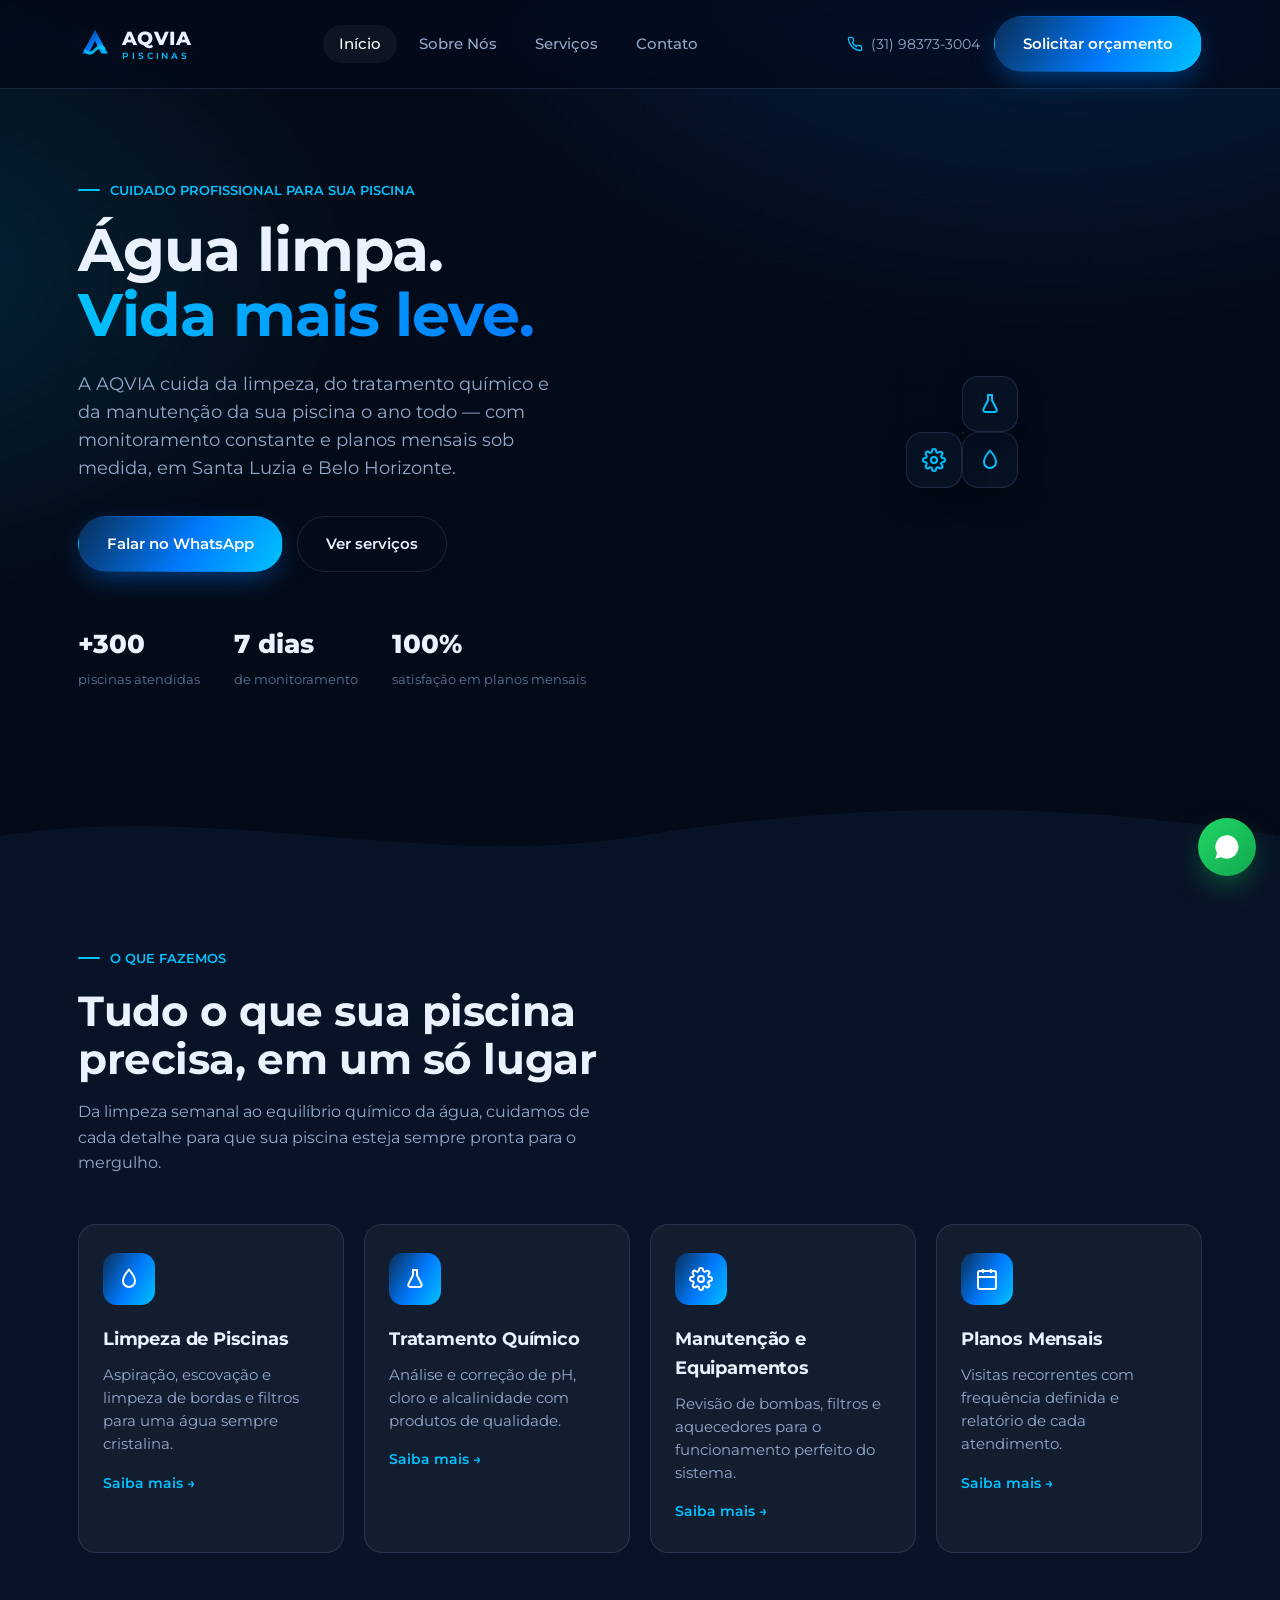
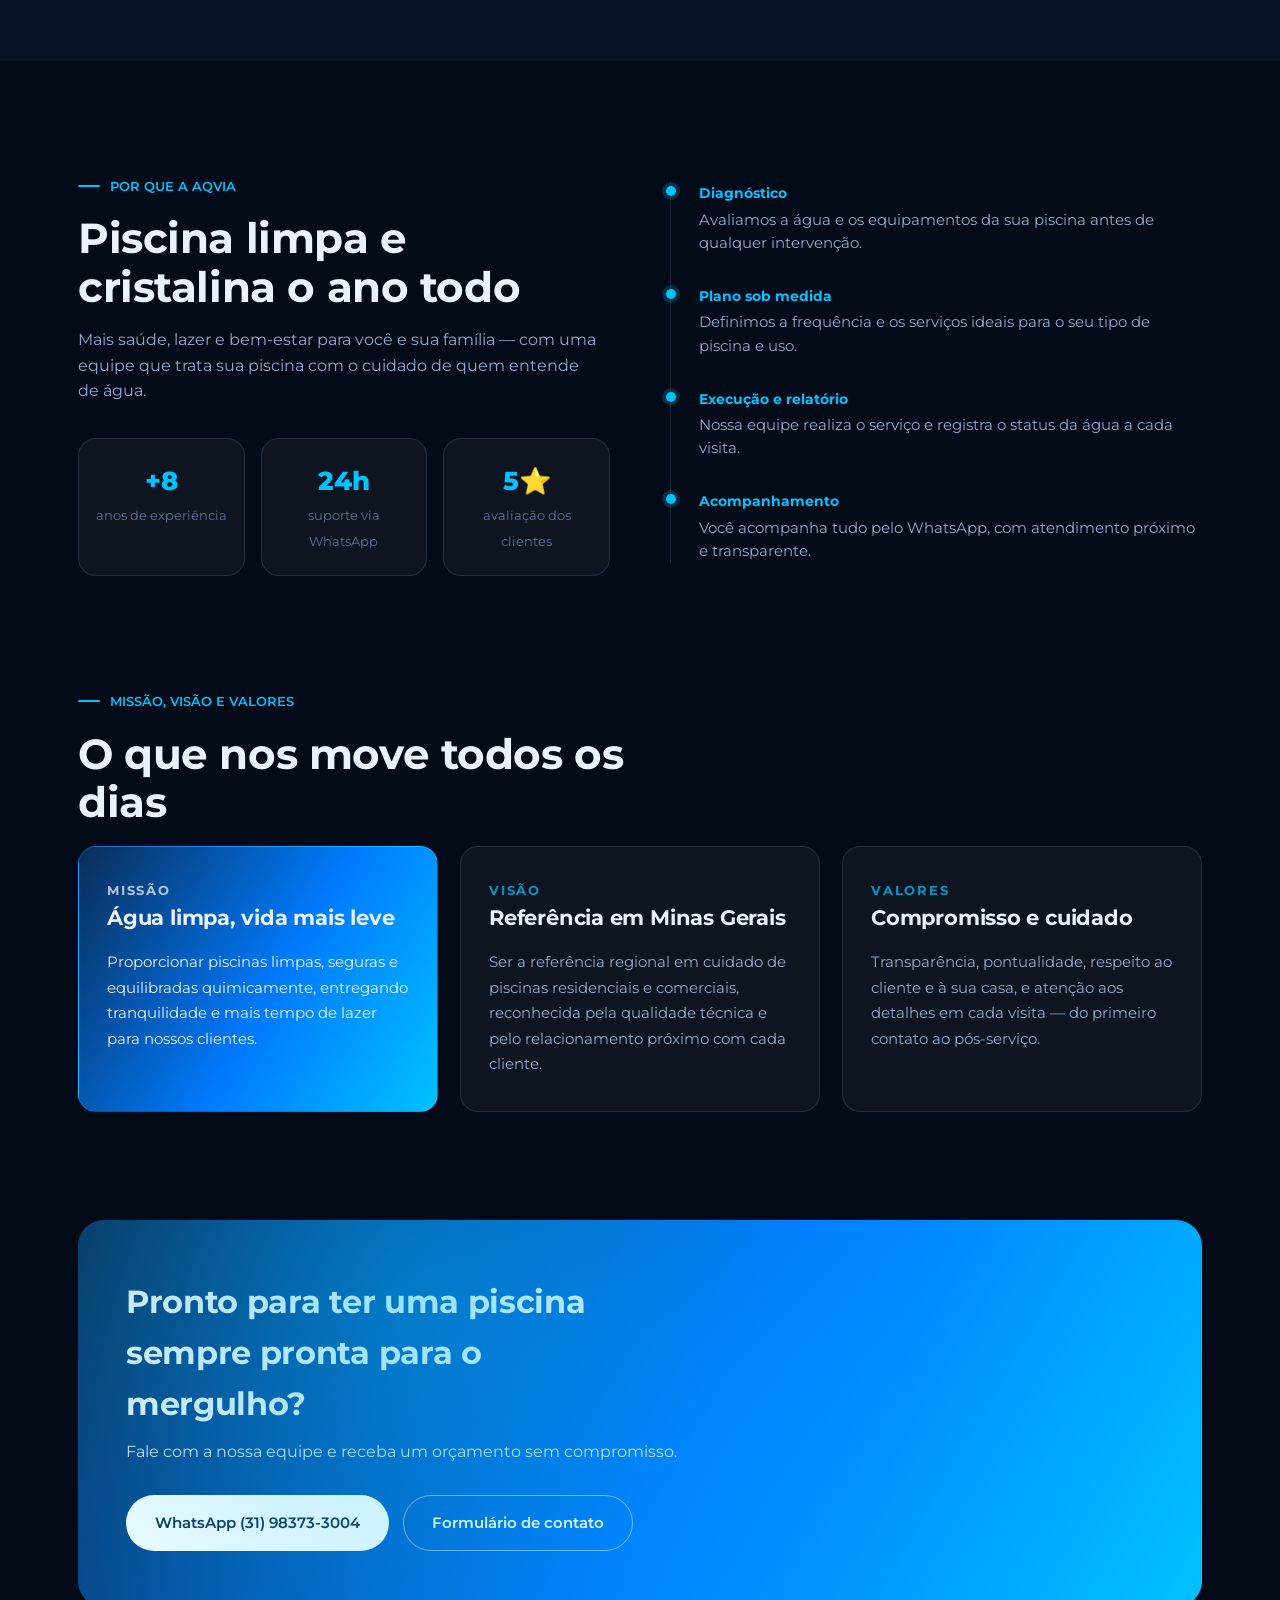
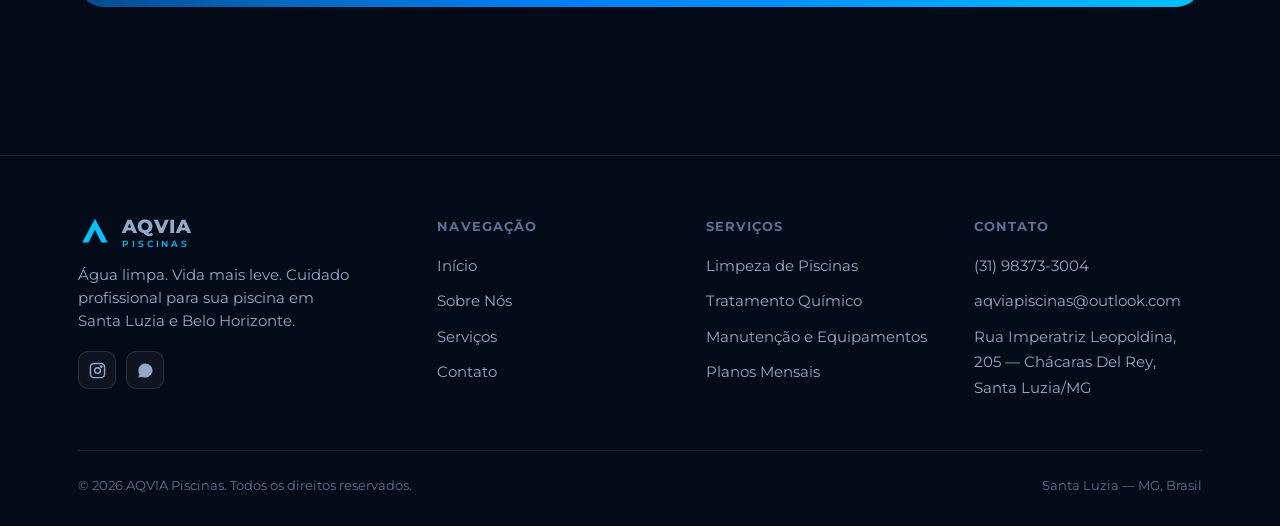
==== index.html @ 2787fd6a "Reorganiza arquivos na raiz do repositório" ====
<!DOCTYPE html>
<html lang="pt-BR">
<head>
<meta charset="UTF-8">
<meta name="viewport" content="width=device-width, initial-scale=1.0">
<title>AQVIA Piscinas | Limpeza e Manutenção de Piscinas em Santa Luzia e BH</title>
<meta name="description" content="AQVIA Piscinas: limpeza, tratamento químico, manutenção de equipamentos e planos mensais para piscinas em Santa Luzia e Belo Horizonte. Água limpa, vida mais leve. Fale agora no (31) 98373-3004.">
<meta name="keywords" content="limpeza de piscinas, manutenção de piscinas, tratamento químico de piscina, piscineiro, planos mensais piscina, AQVIA Piscinas, Santa Luzia, Belo Horizonte">
<meta name="author" content="AQVIA Piscinas">
<meta name="robots" content="index, follow">
<link rel="canonical" href="https://www.aqviapiscinas.com.br/">

<!-- Open Graph -->
<meta property="og:type" content="website">
<meta property="og:site_name" content="AQVIA Piscinas">
<meta property="og:title" content="AQVIA Piscinas | Água limpa. Vida mais leve.">
<meta property="og:description" content="Cuidado profissional para sua piscina: limpeza, tratamento químico, manutenção de equipamentos e planos mensais em Santa Luzia e Belo Horizonte.">
<meta property="og:url" content="https://www.aqviapiscinas.com.br/">
<meta property="og:locale" content="pt_BR">
<meta property="og:image" content="https://www.aqviapiscinas.com.br/images/aqvia-og.jpg">

<!-- Twitter -->
<meta name="twitter:card" content="summary_large_image">
<meta name="twitter:title" content="AQVIA Piscinas | Água limpa. Vida mais leve.">
<meta name="twitter:description" content="Limpeza, tratamento químico, manutenção e planos mensais para sua piscina em Santa Luzia e BH.">
<meta name="twitter:image" content="https://www.aqviapiscinas.com.br/images/aqvia-og.jpg">

<!-- Geo -->
<meta name="geo.region" content="BR-MG">
<meta name="geo.placename" content="Santa Luzia">

<link rel="icon" href="data:image/svg+xml,%3Csvg xmlns='http://www.w3.org/2000/svg' viewBox='0 0 64 64'%3E%3Cdefs%3E%3ClinearGradient id='g' x1='0' y1='0' x2='1' y2='1'%3E%3Cstop offset='0' stop-color='%230A2E57'/%3E%3Cstop offset='1' stop-color='%2300C2FF'/%3E%3C/linearGradient%3E%3C/defs%3E%3Cpath d='M32 6 L54 50 L42 50 L32 28 L22 50 L10 50 Z' fill='url(%23g)'/%3E%3C/svg%3E">

<link rel="preconnect" href="https://fonts.googleapis.com">
<link rel="preconnect" href="https://fonts.gstatic.com" crossorigin>
<link href="https://fonts.googleapis.com/css2?family=Montserrat:wght@400;500;600;700;800&display=swap" rel="stylesheet">
<link rel="stylesheet" href="css/style.css">

<script type="application/ld+json">
{
  "@context": "https://schema.org",
  "@type": "PoolContractor",
  "name": "AQVIA Piscinas",
  "image": "https://www.aqviapiscinas.com.br/images/aqvia-og.jpg",
  "@id": "https://www.aqviapiscinas.com.br/",
  "url": "https://www.aqviapiscinas.com.br/",
  "telephone": "+5531983733004",
  "email": "aqviapiscinas@outlook.com",
  "priceRange": "$$",
  "address": {
    "@type": "PostalAddress",
    "streetAddress": "Rua Imperatriz Leopoldina, 205, Chácaras Del Rey",
    "addressLocality": "Santa Luzia",
    "addressRegion": "MG",
    "addressCountry": "BR"
  },
  "areaServed": ["Santa Luzia", "Belo Horizonte", "Região Metropolitana de BH"],
  "sameAs": ["https://www.instagram.com/aqvia.piscinas"]
}
</script>
</head>
<body>
<div class="grid-field" aria-hidden="true"></div>

<nav class="nav">
  <div class="nav-inner">
    <a class="logo" href="index.html" aria-label="AQVIA Piscinas — início">
      <svg class="logo-mark" viewBox="0 0 64 64" xmlns="http://www.w3.org/2000/svg" aria-hidden="true">
        <defs><linearGradient id="lg1" x1="0" y1="0" x2="1" y2="1">
          <stop offset="0" stop-color="#0A2E57"/><stop offset="0.55" stop-color="#007BFF"/><stop offset="1" stop-color="#00C2FF"/>
        </linearGradient></defs>
        <path d="M32 5 L56 50 H44 L32 26 L20 50 H8 Z" fill="url(#lg1)"/>
        <path d="M12 40c6 8 12 8 20 0s14-8 20 0l-4 7c-6-7-10-7-16 0s-14 7-20 0z" fill="#00C2FF" opacity="0.9"/>
      </svg>
      <span class="logo-text">AQVIA<span>PISCINAS</span></span>
    </a>
    <ul class="nav-links" id="nav-links">
      <li><a href="index.html" aria-current="page">Início</a></li>
      <li><a href="sobre.html">Sobre Nós</a></li>
      <li><a href="servicos.html">Serviços</a></li>
      <li><a href="contato.html">Contato</a></li>
    </ul>
    <div class="nav-cta">
      <a class="nav-phone" href="tel:+5531983733004">
        <svg viewBox="0 0 24 24" fill="none" stroke="currentColor" stroke-width="2"><path d="M22 16.92v3a2 2 0 0 1-2.18 2 19.79 19.79 0 0 1-8.63-3.07 19.5 19.5 0 0 1-6-6 19.79 19.79 0 0 1-3.07-8.67A2 2 0 0 1 4.11 2h3a2 2 0 0 1 2 1.72c.12.9.34 1.78.66 2.62a2 2 0 0 1-.45 2.11L8.09 9.91a16 16 0 0 0 6 6l1.46-1.46a2 2 0 0 1 2.11-.45c.84.32 1.72.54 2.62.66A2 2 0 0 1 22 16.92z"/></svg>
        (31) 98373-3004
      </a>
      <a class="btn btn-primary" href="contato.html">Solicitar orçamento</a>
      <button class="burger" id="burger" aria-label="Abrir menu" aria-expanded="false"><span></span></button>
    </div>
  </div>
</nav>

<header class="hero">
  <div class="container hero-grid">
    <div class="fade-up">
      <div class="eyebrow">CUIDADO PROFISSIONAL PARA SUA PISCINA</div>
      <h1>Água limpa. <br><em>Vida mais leve.</em></h1>
      <p class="hero-lead">A AQVIA cuida da limpeza, do tratamento químico e da manutenção da sua piscina o ano todo — com monitoramento constante e planos mensais sob medida, em Santa Luzia e Belo Horizonte.</p>
      <div class="hero-actions">
        <a class="btn btn-primary" href="https://wa.me/5531983733004" target="_blank" rel="noopener">Falar no WhatsApp</a>
        <a class="btn btn-ghost" href="servicos.html">Ver serviços</a>
      </div>
      <div class="hero-stats">
        <div class="hero-stat"><b>+300</b><span>piscinas atendidas</span></div>
        <div class="hero-stat"><b>7 dias</b><span>de monitoramento</span></div>
        <div class="hero-stat"><b>100%</b><span>satisfação em planos mensais</span></div>
      </div>
    </div>
    <div class="hero-visual" aria-hidden="true">
      <div class="ring r2"></div>
      <div class="ring r3"></div>
      <div class="orb"></div>
      <div class="hero-icon i1"><svg viewBox="0 0 24 24" fill="none" stroke="currentColor" stroke-width="2"><path d="M12 2.7s6 6.6 6 11.3a6 6 0 0 1-12 0c0-4.7 6-11.3 6-11.3z"/></svg></div>
      <div class="hero-icon i2"><svg viewBox="0 0 24 24" fill="none" stroke="currentColor" stroke-width="2"><path d="M9 3h6M10 3v5.3L5.5 17a2 2 0 0 0 1.8 3h9.4a2 2 0 0 0 1.8-3L14 8.3V3"/></svg></div>
      <div class="hero-icon i3"><svg viewBox="0 0 24 24" fill="none" stroke="currentColor" stroke-width="2"><circle cx="12" cy="12" r="3"/><path d="M19.4 15a1.7 1.7 0 0 0 .34 1.87l.06.06a2 2 0 1 1-2.83 2.83l-.06-.06a1.7 1.7 0 0 0-1.87-.34 1.7 1.7 0 0 0-1 1.55V21a2 2 0 0 1-4 0v-.09A1.7 1.7 0 0 0 9 19.4a1.7 1.7 0 0 0-1.87.34l-.06.06a2 2 0 1 1-2.83-2.83l.06-.06A1.7 1.7 0 0 0 4.6 15a1.7 1.7 0 0 0-1.55-1H3a2 2 0 0 1 0-4h.09A1.7 1.7 0 0 0 4.6 9a1.7 1.7 0 0 0-.34-1.87l-.06-.06a2 2 0 1 1 2.83-2.83l.06.06A1.7 1.7 0 0 0 9 4.6a1.7 1.7 0 0 0 1-1.55V3a2 2 0 0 1 4 0v.09a1.7 1.7 0 0 0 1 1.55 1.7 1.7 0 0 0 1.87-.34l.06-.06a2 2 0 1 1 2.83 2.83l-.06.06A1.7 1.7 0 0 0 19.4 9a1.7 1.7 0 0 0 1.55 1H21a2 2 0 0 1 0 4h-.09a1.7 1.7 0 0 0-1.55 1z"/></svg></div>
    </div>
  </div>
</header>

<div class="wave-divider" aria-hidden="true">
  <svg viewBox="0 0 1440 80" preserveAspectRatio="none"><path d="M0 40 C 240 0, 480 80, 720 40 S 1200 0, 1440 40 V80 H0 Z" fill="#081327"></path></svg>
</div>

<section style="background:#081327; padding-top:70px;">
  <div class="container">
    <div class="eyebrow">O QUE FAZEMOS</div>
    <h2 class="section-title">Tudo o que sua piscina precisa, em um só lugar</h2>
    <p class="section-sub">Da limpeza semanal ao equilíbrio químico da água, cuidamos de cada detalhe para que sua piscina esteja sempre pronta para o mergulho.</p>

    <div class="service-grid">
      <div class="service-card">
        <div class="service-icon"><svg viewBox="0 0 24 24" fill="none" stroke="#fff" stroke-width="2"><path d="M12 2.7s6 6.6 6 11.3a6 6 0 0 1-12 0c0-4.7 6-11.3 6-11.3z"/></svg></div>
        <h3>Limpeza de Piscinas</h3>
        <p>Aspiração, escovação e limpeza de bordas e filtros para uma água sempre cristalina.</p>
        <a class="more" href="servicos.html#limpeza">Saiba mais →</a>
      </div>
      <div class="service-card">
        <div class="service-icon"><svg viewBox="0 0 24 24" fill="none" stroke="#fff" stroke-width="2"><path d="M9 3h6M10 3v5.3L5.5 17a2 2 0 0 0 1.8 3h9.4a2 2 0 0 0 1.8-3L14 8.3V3"/></svg></div>
        <h3>Tratamento Químico</h3>
        <p>Análise e correção de pH, cloro e alcalinidade com produtos de qualidade.</p>
        <a class="more" href="servicos.html#quimico">Saiba mais →</a>
      </div>
      <div class="service-card">
        <div class="service-icon"><svg viewBox="0 0 24 24" fill="none" stroke="#fff" stroke-width="2"><circle cx="12" cy="12" r="3"/><path d="M19.4 15a1.7 1.7 0 0 0 .34 1.87l.06.06a2 2 0 1 1-2.83 2.83l-.06-.06a1.7 1.7 0 0 0-1.87-.34 1.7 1.7 0 0 0-1 1.55V21a2 2 0 0 1-4 0v-.09A1.7 1.7 0 0 0 9 19.4a1.7 1.7 0 0 0-1.87.34l-.06.06a2 2 0 1 1-2.83-2.83l.06-.06A1.7 1.7 0 0 0 4.6 15a1.7 1.7 0 0 0-1.55-1H3a2 2 0 0 1 0-4h.09A1.7 1.7 0 0 0 4.6 9a1.7 1.7 0 0 0-.34-1.87l-.06-.06a2 2 0 1 1 2.83-2.83l.06.06A1.7 1.7 0 0 0 9 4.6a1.7 1.7 0 0 0 1-1.55V3a2 2 0 0 1 4 0v.09a1.7 1.7 0 0 0 1 1.55 1.7 1.7 0 0 0 1.87-.34l.06-.06a2 2 0 1 1 2.83 2.83l-.06.06A1.7 1.7 0 0 0 19.4 9a1.7 1.7 0 0 0 1.55 1H21a2 2 0 0 1 0 4h-.09a1.7 1.7 0 0 0-1.55 1z"/></svg></div>
        <h3>Manutenção e Equipamentos</h3>
        <p>Revisão de bombas, filtros e aquecedores para o funcionamento perfeito do sistema.</p>
        <a class="more" href="servicos.html#manutencao">Saiba mais →</a>
      </div>
      <div class="service-card">
        <div class="service-icon"><svg viewBox="0 0 24 24" fill="none" stroke="#fff" stroke-width="2"><rect x="3" y="4" width="18" height="18" rx="2"/><path d="M16 2v4M8 2v4M3 10h18"/></svg></div>
        <h3>Planos Mensais</h3>
        <p>Visitas recorrentes com frequência definida e relatório de cada atendimento.</p>
        <a class="more" href="servicos.html#planos">Saiba mais →</a>
      </div>
    </div>
  </div>
</section>

<section>
  <div class="container split">
    <div>
      <div class="eyebrow">POR QUE A AQVIA</div>
      <h2 class="section-title">Piscina limpa e cristalina o ano todo</h2>
      <p class="section-sub">Mais saúde, lazer e bem-estar para você e sua família — com uma equipe que trata sua piscina com o cuidado de quem entende de água.</p>
      <div class="stat-strip">
        <div class="panel"><b>+8</b><span>anos de experiência</span></div>
        <div class="panel"><b>24h</b><span>suporte via WhatsApp</span></div>
        <div class="panel"><b>5⭐</b><span>avaliação dos clientes</span></div>
      </div>
    </div>
    <div class="timeline">
      <div class="timeline-item"><b>Diagnóstico</b><p>Avaliamos a água e os equipamentos da sua piscina antes de qualquer intervenção.</p></div>
      <div class="timeline-item"><b>Plano sob medida</b><p>Definimos a frequência e os serviços ideais para o seu tipo de piscina e uso.</p></div>
      <div class="timeline-item"><b>Execução e relatório</b><p>Nossa equipe realiza o serviço e registra o status da água a cada visita.</p></div>
      <div class="timeline-item"><b>Acompanhamento</b><p>Você acompanha tudo pelo WhatsApp, com atendimento próximo e transparente.</p></div>
    </div>
  </div>
</section>

<section style="padding-top:0;">
  <div class="container">
    <div class="eyebrow">MISSÃO, VISÃO E VALORES</div>
    <h2 class="section-title">O que nos move todos os dias</h2>
    <div class="mvv-grid">
      <div class="mvv-card filled">
        <div class="tag">MISSÃO</div>
        <h3>Água limpa, vida mais leve</h3>
        <p>Proporcionar piscinas limpas, seguras e equilibradas quimicamente, entregando tranquilidade e mais tempo de lazer para nossos clientes.</p>
      </div>
      <div class="mvv-card outline">
        <div class="tag" style="color:var(--blue-light)">VISÃO</div>
        <h3>Referência em Minas Gerais</h3>
        <p>Ser a referência regional em cuidado de piscinas residenciais e comerciais, reconhecida pela qualidade técnica e pelo relacionamento próximo com cada cliente.</p>
      </div>
      <div class="mvv-card outline">
        <div class="tag" style="color:var(--blue-light)">VALORES</div>
        <h3>Compromisso e cuidado</h3>
        <p>Transparência, pontualidade, respeito ao cliente e à sua casa, e atenção aos detalhes em cada visita — do primeiro contato ao pós-serviço.</p>
      </div>
    </div>
  </div>
</section>

<section style="padding-top:0;">
  <div class="container">
    <div class="cta-band">
      <div>
        <h2>Pronto para ter uma piscina sempre pronta para o mergulho?</h2>
        <p>Fale com a nossa equipe e receba um orçamento sem compromisso.</p>
      </div>
      <div style="display:flex; gap:14px; flex-wrap:wrap;">
        <a class="btn btn-primary" style="background:#fff; color:var(--blue-dark); box-shadow:none;" href="https://wa.me/5531983733004" target="_blank" rel="noopener">WhatsApp (31) 98373-3004</a>
        <a class="btn btn-ghost" href="contato.html">Formulário de contato</a>
      </div>
    </div>
  </div>
</section>

<footer>
  <div class="container">
    <div class="footer-grid">
      <div>
        <a class="logo" href="index.html">
          <svg class="logo-mark" viewBox="0 0 64 64" xmlns="http://www.w3.org/2000/svg" aria-hidden="true">
            <path d="M32 5 L56 50 H44 L32 26 L20 50 H8 Z" fill="#00C2FF"/>
          </svg>
          <span class="logo-text">AQVIA<span>PISCINAS</span></span>
        </a>
        <p class="footer-tagline">Água limpa. Vida mais leve. Cuidado profissional para sua piscina em Santa Luzia e Belo Horizonte.</p>
        <div class="social-row">
          <a href="https://www.instagram.com/aqvia.piscinas" target="_blank" rel="noopener" aria-label="Instagram AQVIA Piscinas"><svg viewBox="0 0 24 24" fill="none" stroke="currentColor" stroke-width="2"><rect x="2" y="2" width="20" height="20" rx="5"/><circle cx="12" cy="12" r="4"/><circle cx="17.5" cy="6.5" r="1"/></svg></a>
          <a href="https://wa.me/5531983733004" target="_blank" rel="noopener" aria-label="WhatsApp AQVIA Piscinas"><svg viewBox="0 0 24 24" fill="currentColor"><path d="M17.5 14.4c-.3-.1-1.6-.8-1.8-.9-.3-.1-.4-.1-.6.1-.2.3-.6.9-.8 1-.1.2-.3.2-.6.1-.3-.1-1.2-.4-2.3-1.4-.9-.8-1.4-1.7-1.6-2-.2-.3 0-.5.1-.6.1-.1.3-.3.4-.5.1-.1.2-.3.2-.4.1-.2 0-.4 0-.5C10.4 9 10 8 9.8 7.6c-.2-.4-.4-.4-.6-.4h-.5c-.2 0-.5.1-.7.3-.3.3-1 1-1 2.3 0 1.4 1 2.7 1.1 2.9.1.2 2 3 4.8 4.3.7.3 1.2.5 1.6.6.7.2 1.3.2 1.8.1.5-.1 1.6-.7 1.9-1.3.2-.6.2-1.1.2-1.2-.1-.2-.3-.2-.6-.4z"/><path d="M12 2a10 10 0 0 0-8.5 15.2L2 22l4.9-1.3A10 10 0 1 0 12 2z"/></svg></a>
        </div>
      </div>
      <div>
        <h4>NAVEGAÇÃO</h4>
        <ul>
          <li><a href="index.html">Início</a></li>
          <li><a href="sobre.html">Sobre Nós</a></li>
          <li><a href="servicos.html">Serviços</a></li>
          <li><a href="contato.html">Contato</a></li>
        </ul>
      </div>
      <div>
        <h4>SERVIÇOS</h4>
        <ul>
          <li><a href="servicos.html#limpeza">Limpeza de Piscinas</a></li>
          <li><a href="servicos.html#quimico">Tratamento Químico</a></li>
          <li><a href="servicos.html#manutencao">Manutenção e Equipamentos</a></li>
          <li><a href="servicos.html#planos">Planos Mensais</a></li>
        </ul>
      </div>
      <div>
        <h4>CONTATO</h4>
        <ul>
          <li><a href="tel:+5531983733004">(31) 98373-3004</a></li>
          <li><a href="mailto:aqviapiscinas@outlook.com">aqviapiscinas@outlook.com</a></li>
          <li><a href="contato.html">Rua Imperatriz Leopoldina, 205 — Chácaras Del Rey, Santa Luzia/MG</a></li>
        </ul>
      </div>
    </div>
    <div class="footer-bottom">
      <span>© <span class="year"></span> AQVIA Piscinas. Todos os direitos reservados.</span>
      <span>Santa Luzia — MG, Brasil</span>
    </div>
  </div>
</footer>

<a class="wa-float" href="https://wa.me/5531983733004" target="_blank" rel="noopener" aria-label="Falar no WhatsApp">
  <svg viewBox="0 0 24 24" fill="currentColor"><path d="M17.5 14.4c-.3-.1-1.6-.8-1.8-.9-.3-.1-.4-.1-.6.1-.2.3-.6.9-.8 1-.1.2-.3.2-.6.1-.3-.1-1.2-.4-2.3-1.4-.9-.8-1.4-1.7-1.6-2-.2-.3 0-.5.1-.6.1-.1.3-.3.4-.5.1-.1.2-.3.2-.4.1-.2 0-.4 0-.5C10.4 9 10 8 9.8 7.6c-.2-.4-.4-.4-.6-.4h-.5c-.2 0-.5.1-.7.3-.3.3-1 1-1 2.3 0 1.4 1 2.7 1.1 2.9.1.2 2 3 4.8 4.3.7.3 1.2.5 1.6.6.7.2 1.3.2 1.8.1.5-.1 1.6-.7 1.9-1.3.2-.6.2-1.1.2-1.2-.1-.2-.3-.2-.6-.4z"/><path d="M12 2a10 10 0 0 0-8.5 15.2L2 22l4.9-1.3A10 10 0 1 0 12 2z"/></svg>
</a>

<script src="js/script.js"></script>
</body>
</html>
---- css/style.css ----
/* =========================================================
   AQVIA PISCINAS — Design System
   Água limpa. Vida mais leve.
   ========================================================= */

:root{
  --blue:        #007BFF;
  --blue-light:  #00C2FF;
  --blue-dark:   #0A2E57;
  --white:       #FFFFFF;

  --bg:          #040B18;
  --bg-soft:     #081327;
  --panel:       rgba(255,255,255,0.045);
  --panel-border:rgba(160,200,255,0.14);
  --text:        #EAF2FF;
  --text-dim:    #93A9C9;
  --text-faint:  #5D7092;

  --grad-brand: linear-gradient(120deg, var(--blue-dark) 0%, var(--blue) 55%, var(--blue-light) 100%);
  --grad-glow:  radial-gradient(circle at 30% 20%, rgba(0,194,255,0.35), transparent 60%);

  --radius: 18px;
  --radius-sm: 10px;
  --maxw: 1180px;

  --ease: cubic-bezier(.19,1,.22,1);
}

*, *::before, *::after{ box-sizing: border-box; }
html{ scroll-behavior: smooth; }

@media (prefers-reduced-motion: reduce){
  html{ scroll-behavior: auto; }
  *{ animation-duration: 0.001ms !important; animation-iteration-count: 1 !important; transition-duration: 0.001ms !important; }
}

body{
  margin:0;
  background: var(--bg);
  color: var(--text);
  font-family: 'Montserrat', -apple-system, BlinkMacSystemFont, 'Segoe UI', sans-serif;
  font-size: 16px;
  line-height: 1.6;
  -webkit-font-smoothing: antialiased;
  overflow-x: hidden;
}

/* -------------------- background field -------------------- */
body::before{
  content:"";
  position: fixed; inset: 0;
  background:
    radial-gradient(1100px 700px at 82% -10%, rgba(0,123,255,0.20), transparent 60%),
    radial-gradient(900px 600px at -10% 30%, rgba(0,194,255,0.14), transparent 55%),
    var(--bg);
  z-index: -2;
}
.grid-field{
  position: fixed; inset: 0; z-index: -1; opacity: 0.35;
  background-image:
    linear-gradient(rgba(0,194,255,0.06) 1px, transparent 1px),
    linear-gradient(90deg, rgba(0,194,255,0.06) 1px, transparent 1px);
  background-size: 64px 64px;
  mask-image: radial-gradient(circle at 50% 0%, black, transparent 75%);
}

a{ color: inherit; text-decoration: none; }
img{ max-width: 100%; display: block; }
ul{ margin:0; padding:0; list-style:none; }
h1,h2,h3,h4{ margin: 0; font-weight: 700; letter-spacing: -0.01em; }
p{ margin: 0; }

.container{ width: 100%; max-width: var(--maxw); margin: 0 auto; padding: 0 28px; }

section{ position: relative; padding: 108px 0; }
@media (max-width: 720px){ section{ padding: 72px 0; } }

.eyebrow{
  display:inline-flex; align-items:center; gap:10px;
  font-size: 13px; color: var(--blue-light); font-weight: 600;
  margin-bottom: 18px;
}
.eyebrow::before{
  content:""; width:22px; height:2px; background: var(--blue-light); border-radius: 2px;
}

h2.section-title{
  font-size: clamp(28px, 4vw, 42px);
  max-width: 640px;
  line-height: 1.15;
}
.section-sub{
  color: var(--text-dim);
  max-width: 520px;
  margin-top: 16px;
  font-size: 16px;
}

/* -------------------- buttons -------------------- */
.btn{
  display: inline-flex; align-items: center; justify-content:center; gap: 10px;
  padding: 15px 28px;
  border-radius: 999px;
  font-weight: 600;
  font-size: 15px;
  border: 1px solid transparent;
  cursor: pointer;
  transition: transform .35s var(--ease), box-shadow .35s var(--ease), background .35s var(--ease), border-color .35s var(--ease);
  white-space: nowrap;
}
.btn-primary{
  background: var(--grad-brand);
  color: var(--white);
  box-shadow: 0 10px 30px -8px rgba(0,123,255,0.55);
}
.btn-primary:hover{ transform: translateY(-2px); box-shadow: 0 16px 38px -8px rgba(0,194,255,0.65); }
.btn-ghost{
  background: transparent;
  color: var(--text);
  border-color: var(--panel-border);
}
.btn-ghost:hover{ border-color: var(--blue-light); color: var(--blue-light); }
.btn-block{ width: 100%; }

/* -------------------- nav -------------------- */
.nav{
  position: sticky; top: 0; z-index: 100;
  backdrop-filter: blur(16px) saturate(140%);
  background: rgba(4,11,24,0.72);
  border-bottom: 1px solid var(--panel-border);
}
.nav-inner{
  display: flex; align-items: center; justify-content: space-between;
  padding: 16px 28px;
  max-width: var(--maxw); margin: 0 auto;
}
.logo{ display:flex; align-items:center; gap: 10px; }
.logo-mark{ width: 34px; height: 34px; display:block; }
.logo-text{ font-weight: 800; font-size: 19px; letter-spacing: 0.02em; line-height:1; }
.logo-text span{ display:block; font-size: 9px; font-weight: 600; letter-spacing: 0.32em; color: var(--blue-light); margin-top: 3px; }

.nav-links{ display:flex; align-items:center; gap: 6px; }
.nav-links a{
  padding: 10px 16px; border-radius: 999px; font-size: 14.5px; font-weight: 500;
  color: var(--text-dim); transition: color .25s, background .25s;
}
.nav-links a:hover, .nav-links a[aria-current="page"]{ color: var(--white); background: var(--panel); }

.nav-cta{ display:flex; align-items:center; gap: 14px; }
.nav-phone{ font-size: 14px; color: var(--text-dim); display:flex; align-items:center; gap:8px; }
.nav-phone svg{ width:16px; height:16px; color: var(--blue-light); }

.burger{ display:none; width: 42px; height:42px; border-radius: 10px; border:1px solid var(--panel-border); background: var(--panel); align-items:center; justify-content:center; cursor:pointer; }
.burger span, .burger span::before, .burger span::after{
  content:""; display:block; width:18px; height:2px; background: var(--white); position:relative; transition: transform .3s, opacity .3s;
}
.burger span::before{ position:absolute; top:-6px; }
.burger span::after{ position:absolute; top:6px; }
.burger.open span{ background: transparent; }
.burger.open span::before{ transform: translateY(6px) rotate(45deg); }
.burger.open span::after{ transform: translateY(-6px) rotate(-45deg); }

@media (max-width: 880px){
  .nav-links{ position:fixed; inset: 68px 0 0 0; flex-direction:column; align-items:stretch; gap:2px;
    background: rgba(4,11,24,0.97); backdrop-filter: blur(20px); padding: 18px; border-top:1px solid var(--panel-border);
    transform: translateY(-8px); opacity:0; pointer-events:none; transition: transform .3s var(--ease), opacity .3s var(--ease); }
  .nav-links.open{ transform: translateY(0); opacity:1; pointer-events:auto; }
  .nav-links a{ padding: 14px 16px; font-size: 16px; }
  .nav-phone{ display:none; }
  .burger{ display:flex; }
}

/* -------------------- hero -------------------- */
.hero{ padding: 84px 0 110px; position: relative; }
.hero-grid{ display:grid; grid-template-columns: 1.1fr 0.9fr; gap: 56px; align-items:center; }
@media (max-width: 940px){ .hero-grid{ grid-template-columns: 1fr; } }

.hero h1{
  font-size: clamp(36px, 5.4vw, 60px);
  line-height: 1.08;
  letter-spacing: -0.015em;
}
.hero h1 em{ font-style: normal; background: linear-gradient(100deg, var(--blue-light), var(--blue)); -webkit-background-clip:text; background-clip:text; color:transparent; }
.hero-lead{ margin-top: 22px; color: var(--text-dim); font-size: 17.5px; max-width: 480px; }
.hero-actions{ display:flex; gap: 14px; margin-top: 34px; flex-wrap: wrap; }

.hero-stats{ display:flex; gap: 34px; margin-top: 52px; flex-wrap:wrap; }
.hero-stat b{ display:block; font-size: 26px; font-weight: 800; }
.hero-stat span{ font-size: 13px; color: var(--text-faint); }

.hero-visual{ position:relative; aspect-ratio: 1/1; max-width: 460px; margin: 0 auto; }
.orb{
  position:absolute; inset: 6%;
  border-radius: 50%;
  background: var(--grad-brand);
  filter: blur(0px);
  box-shadow: 0 0 110px 10px rgba(0,150,255,0.35), inset 0 0 90px rgba(255,255,255,0.18);
  animation: float 7s ease-in-out infinite;
}
.ring{ position:absolute; inset:0; border-radius:50%; border:1px solid var(--panel-border); }
.ring.r2{ inset: -8%; border-style:dashed; opacity:.5; animation: spin 40s linear infinite; }
.ring.r3{ inset: 12%; animation: spin 26s linear infinite reverse; }
.hero-icon{ position:absolute; width:56px; height:56px; border-radius: 16px; background: rgba(8,19,39,0.85); border:1px solid var(--panel-border); backdrop-filter: blur(10px); display:flex; align-items:center; justify-content:center; box-shadow: 0 14px 30px -10px rgba(0,0,0,0.6); }
.hero-icon svg{ width:24px; height:24px; color: var(--blue-light); }
.hero-icon.i1{ top: 4%; left: -6%; animation: bob 5s ease-in-out infinite; }
.hero-icon.i2{ bottom: 10%; left: -2%; animation: bob 5s ease-in-out infinite 1.2s; }
.hero-icon.i3{ top: 44%; right: -8%; animation: bob 5s ease-in-out infinite 2.4s; }

@keyframes float{ 0%,100%{ transform: translateY(0);} 50%{ transform: translateY(-14px);} }
@keyframes bob{ 0%,100%{ transform: translateY(0);} 50%{ transform: translateY(-10px);} }
@keyframes spin{ to{ transform: rotate(360deg); } }

/* -------------------- wave divider -------------------- */
.wave-divider{ line-height:0; }
.wave-divider svg{ width:100%; height: 70px; display:block; }

/* -------------------- cards / panels -------------------- */
.panel{
  background: var(--panel);
  border: 1px solid var(--panel-border);
  border-radius: var(--radius);
  padding: 30px;
}

.service-grid{ display:grid; grid-template-columns: repeat(4, 1fr); gap: 20px; margin-top: 48px; }
@media (max-width: 980px){ .service-grid{ grid-template-columns: repeat(2,1fr); } }
@media (max-width: 560px){ .service-grid{ grid-template-columns: 1fr; } }

.service-card{
  background: var(--panel);
  border: 1px solid var(--panel-border);
  border-radius: var(--radius);
  padding: 28px 24px;
  transition: border-color .3s, transform .3s;
}
.service-card:hover{ border-color: rgba(0,194,255,0.4); transform: translateY(-4px); }
.service-icon{
  width: 52px; height:52px; border-radius: 14px;
  background: var(--grad-brand);
  display:flex; align-items:center; justify-content:center;
  margin-bottom: 20px;
}
.service-icon svg{ width:24px; height:24px; color:#fff; }
.service-card h3{ font-size: 18px; margin-bottom: 10px; }
.service-card p{ color: var(--text-dim); font-size: 14.5px; }
.service-card a.more{ display:inline-block; margin-top:16px; font-size:13.5px; color: var(--blue-light); font-weight:600; }

/* -------------------- process / values -------------------- */
.value-grid{ display:grid; grid-template-columns: repeat(3,1fr); gap: 20px; margin-top: 48px; }
@media (max-width: 860px){ .value-grid{ grid-template-columns: 1fr; } }
.value-card{ padding: 30px 26px; border-radius: var(--radius); background: var(--panel); border:1px solid var(--panel-border); }
.value-card .num{ font-size:13px; color: var(--blue-light); font-weight:700; letter-spacing:0.08em; }
.value-card h3{ margin-top: 14px; font-size: 19px; }
.value-card p{ margin-top: 10px; color: var(--text-dim); font-size: 14.5px; }

/* MVV (mission/vision/values) */
.mvv-grid{ display:grid; grid-template-columns: repeat(3, 1fr); gap: 22px; margin-top: 20px; }
@media (max-width: 860px){ .mvv-grid{ grid-template-columns: 1fr; } }
.mvv-card{ position:relative; padding: 34px 28px; border-radius: var(--radius); border:1px solid var(--panel-border); overflow:hidden; }
.mvv-card.filled{ background: var(--grad-brand); }
.mvv-card.outline{ background: var(--panel); }
.mvv-card h3{ font-size: 21px; }
.mvv-card p{ margin-top: 14px; font-size: 15px; line-height:1.7; }
.mvv-card.filled p{ color: rgba(255,255,255,0.92); }
.mvv-card.outline p{ color: var(--text-dim); }
.mvv-card .tag{ font-size:12.5px; font-weight:700; letter-spacing:0.14em; opacity:.75; }

/* -------------------- plans -------------------- */
.plan-grid{ display:grid; grid-template-columns: repeat(3,1fr); gap: 20px; margin-top:48px; }
@media (max-width: 900px){ .plan-grid{ grid-template-columns: 1fr; } }
.plan-card{ border-radius: var(--radius); border: 1px solid var(--panel-border); background: var(--panel); padding: 32px 28px; display:flex; flex-direction:column; }
.plan-card.featured{ border-color: var(--blue-light); background: linear-gradient(180deg, rgba(0,194,255,0.10), rgba(255,255,255,0.03)); position:relative; }
.plan-badge{ position:absolute; top:-12px; right: 24px; background: var(--grad-brand); font-size:11.5px; font-weight:700; padding:6px 14px; border-radius:999px; letter-spacing:.04em; }
.plan-name{ font-size:14px; color: var(--text-dim); font-weight:600; }
.plan-price{ font-size: 32px; font-weight:800; margin-top:10px; }
.plan-price span{ font-size:14px; font-weight:500; color: var(--text-dim); }
.plan-list{ margin-top: 22px; display:flex; flex-direction:column; gap:12px; flex:1; }
.plan-list li{ display:flex; gap:10px; font-size:14.5px; color: var(--text-dim); align-items:flex-start; }
.plan-list svg{ width:16px; height:16px; color: var(--blue-light); flex-shrink:0; margin-top:3px; }
.plan-card .btn{ margin-top: 26px; }

/* -------------------- about / story -------------------- */
.split{ display:grid; grid-template-columns: 1fr 1fr; gap: 60px; align-items:center; }
@media (max-width: 900px){ .split{ grid-template-columns:1fr; gap: 36px; } }
.stat-strip{ display:grid; grid-template-columns: repeat(3,1fr); gap: 16px; margin-top: 34px; }
.stat-strip .panel{ text-align:center; padding: 22px 12px; }
.stat-strip b{ display:block; font-size: 26px; font-weight:800; color: var(--blue-light); }
.stat-strip span{ font-size:12.5px; color: var(--text-faint); }

.timeline{ position:relative; padding-left: 28px; border-left: 1px solid var(--panel-border); display:flex; flex-direction:column; gap: 30px; }
.timeline-item{ position: relative; }
.timeline-item::before{ content:""; position:absolute; left:-33px; top:4px; width:10px; height:10px; border-radius:50%; background: var(--blue-light); box-shadow: 0 0 0 4px rgba(0,194,255,0.18); }
.timeline-item b{ display:block; font-size:14px; color: var(--blue-light); margin-bottom:4px; }
.timeline-item p{ color: var(--text-dim); font-size:14.5px; }

/* -------------------- CTA band -------------------- */
.cta-band{
  border-radius: 26px;
  background: var(--grad-brand);
  padding: 56px 48px;
  display:flex; align-items:center; justify-content:space-between; gap: 30px; flex-wrap:wrap;
  position:relative; overflow:hidden;
}
.cta-band::after{ content:""; position:absolute; inset:0; background: var(--grad-glow); }
.cta-band > *{ position:relative; }
.cta-band h2{ font-size: clamp(22px,3vw,32px); max-width: 460px; }
.cta-band p{ color: rgba(255,255,255,0.85); margin-top:10px; }
.cta-band .btn-ghost{ border-color: rgba(255,255,255,0.5); color:#fff; }
.cta-band .btn-ghost:hover{ background: rgba(255,255,255,0.12); border-color:#fff; color:#fff; }

/* -------------------- contact page -------------------- */
.contact-grid{ display:grid; grid-template-columns: 0.9fr 1.1fr; gap: 40px; align-items:start; }
@media (max-width: 900px){ .contact-grid{ grid-template-columns: 1fr; } }
.contact-item{ display:flex; gap: 16px; padding: 20px 0; border-bottom: 1px solid var(--panel-border); }
.contact-item:last-child{ border-bottom:none; }
.contact-icon{ width:44px; height:44px; border-radius:12px; background: var(--panel); border:1px solid var(--panel-border); display:flex; align-items:center; justify-content:center; flex-shrink:0; }
.contact-icon svg{ width:20px; height:20px; color: var(--blue-light); }
.contact-item b{ display:block; font-size:14px; margin-bottom:3px; }
.contact-item span, .contact-item a{ color: var(--text-dim); font-size:14.5px; }
.contact-item a:hover{ color: var(--blue-light); }

.form-field{ margin-bottom: 18px; }
.form-field label{ display:block; font-size:13px; color: var(--text-dim); margin-bottom:8px; }
.form-field input, .form-field select, .form-field textarea{
  width:100%; background: rgba(255,255,255,0.03); border:1px solid var(--panel-border); border-radius: var(--radius-sm);
  padding: 13px 16px; color: var(--white); font-family: inherit; font-size: 14.5px; transition: border-color .25s;
}
.form-field input:focus, .form-field select:focus, .form-field textarea:focus{ outline:none; border-color: var(--blue-light); }
.form-field textarea{ resize: vertical; min-height: 110px; }
.form-row{ display:grid; grid-template-columns: 1fr 1fr; gap: 16px; }
@media (max-width: 560px){ .form-row{ grid-template-columns: 1fr; } }

.map-frame{ border-radius: var(--radius); overflow:hidden; border:1px solid var(--panel-border); filter: grayscale(0.3) invert(0.92) contrast(0.92); }
.map-frame iframe{ width:100%; height: 320px; border:0; display:block; }

/* -------------------- footer -------------------- */
footer{ border-top: 1px solid var(--panel-border); padding: 60px 0 30px; margin-top: 40px; }
.footer-grid{ display:grid; grid-template-columns: 1.4fr 1fr 1fr 1fr; gap: 40px; }
@media (max-width: 780px){ .footer-grid{ grid-template-columns: 1fr 1fr; } }
@media (max-width: 480px){ .footer-grid{ grid-template-columns: 1fr; } }
.footer-grid h4{ font-size:13px; color: var(--text-faint); letter-spacing:0.08em; margin-bottom:16px; }
.footer-grid ul{ display:flex; flex-direction:column; gap:10px; }
.footer-grid a{ color: var(--text-dim); font-size:14.5px; }
.footer-grid a:hover{ color: var(--blue-light); }
.footer-tagline{ color: var(--text-dim); font-size:14.5px; margin-top:14px; max-width:280px; }
.footer-bottom{ margin-top: 50px; padding-top: 24px; border-top:1px solid var(--panel-border); display:flex; justify-content:space-between; flex-wrap:wrap; gap:12px; font-size:13px; color: var(--text-faint); }
.social-row{ display:flex; gap:10px; margin-top: 18px; }
.social-row a{ width:38px; height:38px; border-radius:10px; background: var(--panel); border:1px solid var(--panel-border); display:flex; align-items:center; justify-content:center; }
.social-row svg{ width:17px; height:17px; }

/* whatsapp float button */
.wa-float{
  position: fixed; bottom: 24px; right: 24px; z-index: 90;
  width: 58px; height:58px; border-radius:50%;
  background: linear-gradient(135deg,#1fd764,#12a84f);
  display:flex; align-items:center; justify-content:center;
  box-shadow: 0 12px 28px -6px rgba(18,168,79,0.55);
  transition: transform .3s;
}
.wa-float:hover{ transform: scale(1.08); }
.wa-float svg{ width:28px; height:28px; color:#fff; }

/* page header (inner pages) */
.page-head{ padding: 60px 0 20px; }
.page-head .eyebrow{ margin-bottom: 14px; }
.breadcrumb{ font-size:13px; color: var(--text-faint); margin-bottom: 18px; }
.breadcrumb a{ color: var(--text-faint); }
.breadcrumb a:hover{ color: var(--blue-light); }

.fade-up{ animation: fadeUp .8s var(--ease) both; }
@keyframes fadeUp{ from{ opacity:0; transform: translateY(16px);} to{ opacity:1; transform:none; } }

:focus-visible{ outline: 2px solid var(--blue-light); outline-offset: 3px; }
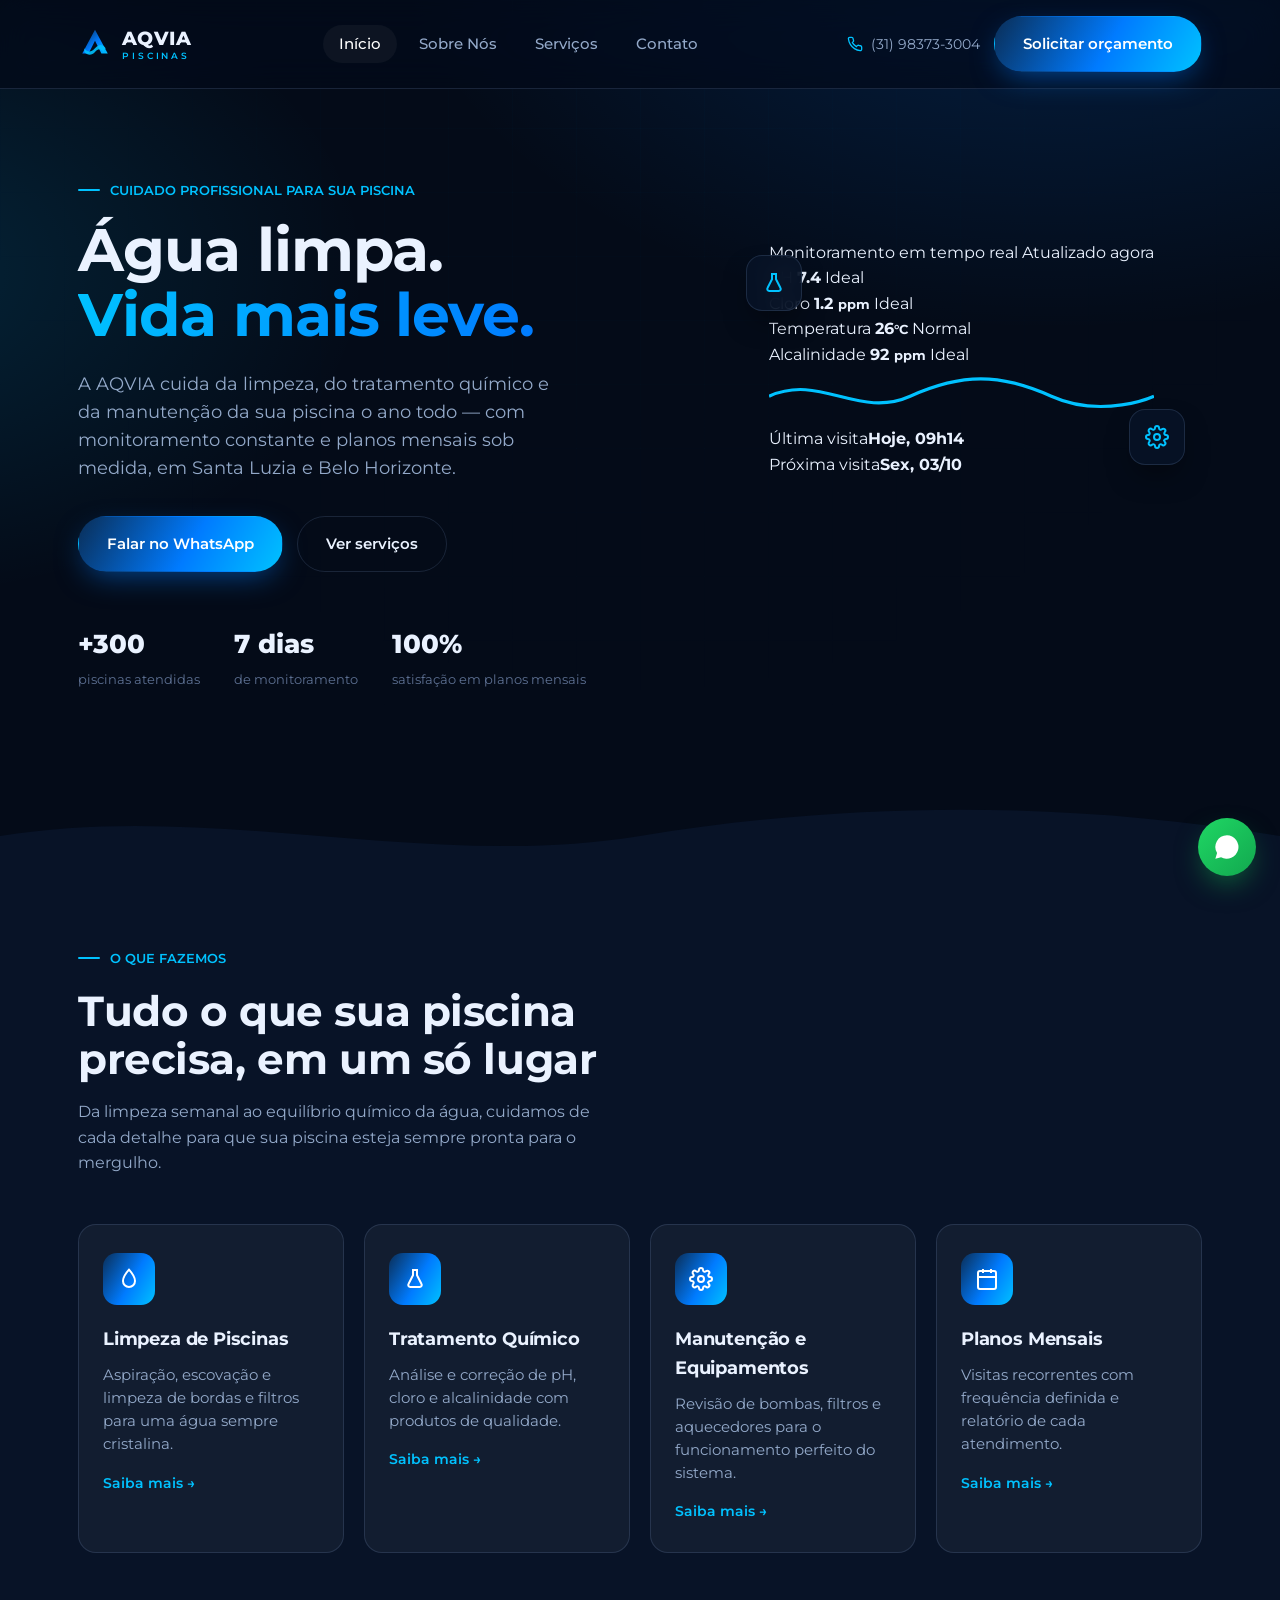
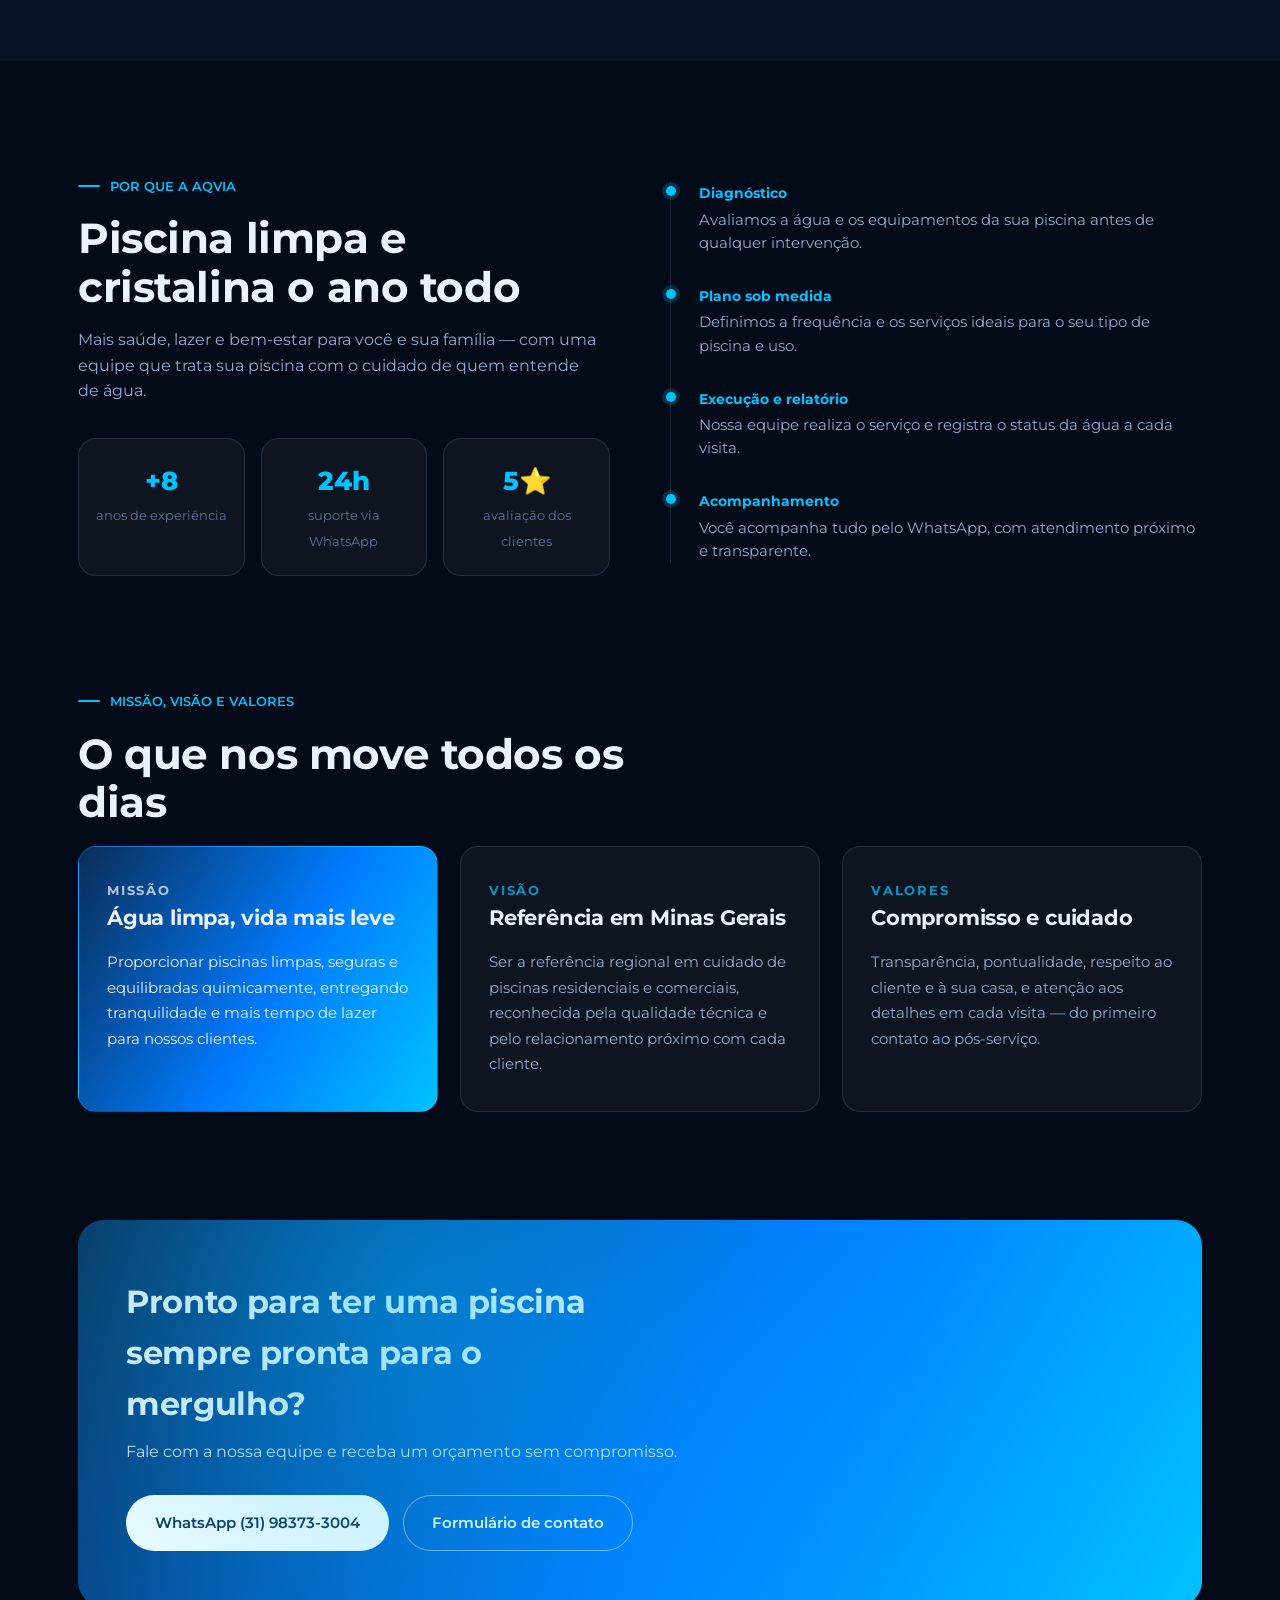
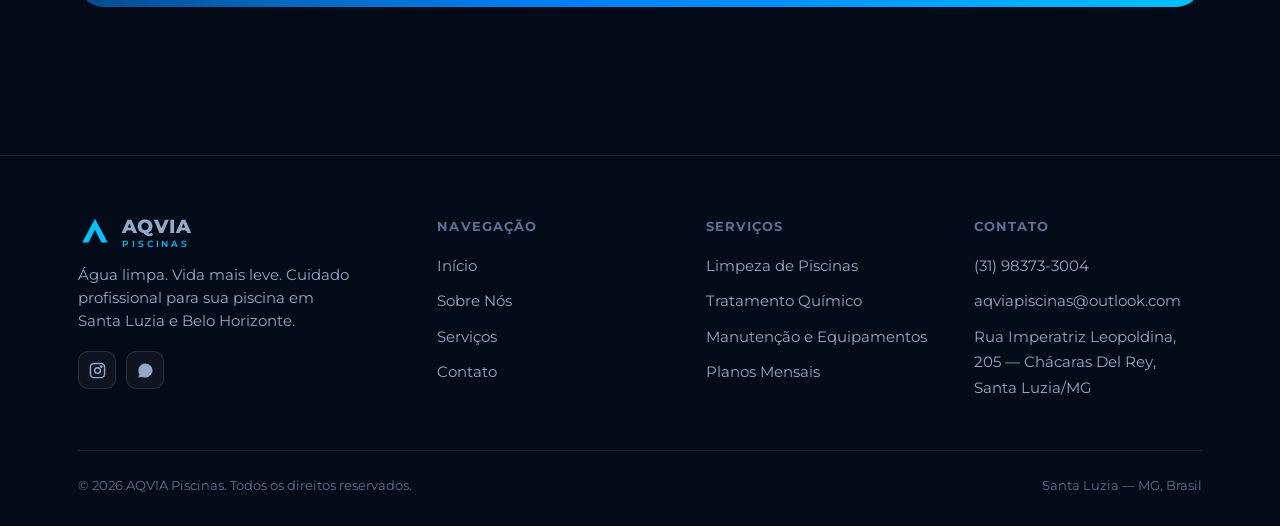
==== commit c2d680dd: "Adiciona painel de status da agua no hero" ====
--- a/index.html
+++ b/index.html
@@ -107,13 +107,49 @@
         <div class="hero-stat"><b>100%</b><span>satisfação em planos mensais</span></div>
       </div>
     </div>
-    <div class="hero-visual" aria-hidden="true">
-      <div class="ring r2"></div>
-      <div class="ring r3"></div>
-      <div class="orb"></div>
-      <div class="hero-icon i1"><svg viewBox="0 0 24 24" fill="none" stroke="currentColor" stroke-width="2"><path d="M12 2.7s6 6.6 6 11.3a6 6 0 0 1-12 0c0-4.7 6-11.3 6-11.3z"/></svg></div>
-      <div class="hero-icon i2"><svg viewBox="0 0 24 24" fill="none" stroke="currentColor" stroke-width="2"><path d="M9 3h6M10 3v5.3L5.5 17a2 2 0 0 0 1.8 3h9.4a2 2 0 0 0 1.8-3L14 8.3V3"/></svg></div>
-      <div class="hero-icon i3"><svg viewBox="0 0 24 24" fill="none" stroke="currentColor" stroke-width="2"><circle cx="12" cy="12" r="3"/><path d="M19.4 15a1.7 1.7 0 0 0 .34 1.87l.06.06a2 2 0 1 1-2.83 2.83l-.06-.06a1.7 1.7 0 0 0-1.87-.34 1.7 1.7 0 0 0-1 1.55V21a2 2 0 0 1-4 0v-.09A1.7 1.7 0 0 0 9 19.4a1.7 1.7 0 0 0-1.87.34l-.06.06a2 2 0 1 1-2.83-2.83l.06-.06A1.7 1.7 0 0 0 4.6 15a1.7 1.7 0 0 0-1.55-1H3a2 2 0 0 1 0-4h.09A1.7 1.7 0 0 0 4.6 9a1.7 1.7 0 0 0-.34-1.87l-.06-.06a2 2 0 1 1 2.83-2.83l.06.06A1.7 1.7 0 0 0 9 4.6a1.7 1.7 0 0 0 1-1.55V3a2 2 0 0 1 4 0v.09a1.7 1.7 0 0 0 1 1.55 1.7 1.7 0 0 0 1.87-.34l.06-.06a2 2 0 1 1 2.83 2.83l-.06.06A1.7 1.7 0 0 0 19.4 9a1.7 1.7 0 0 0 1.55 1H21a2 2 0 0 1 0 4h-.09a1.7 1.7 0 0 0-1.55 1z"/></svg></div>
+    <div class="hero-visual">
+      <div class="status-glow" aria-hidden="true"></div>
+      <div class="hero-icon i1" aria-hidden="true"><svg viewBox="0 0 24 24" fill="none" stroke="currentColor" stroke-width="2"><path d="M9 3h6M10 3v5.3L5.5 17a2 2 0 0 0 1.8 3h9.4a2 2 0 0 0 1.8-3L14 8.3V3"/></svg></div>
+      <div class="hero-icon i3" aria-hidden="true"><svg viewBox="0 0 24 24" fill="none" stroke="currentColor" stroke-width="2"><circle cx="12" cy="12" r="3"/><path d="M19.4 15a1.7 1.7 0 0 0 .34 1.87l.06.06a2 2 0 1 1-2.83 2.83l-.06-.06a1.7 1.7 0 0 0-1.87-.34 1.7 1.7 0 0 0-1 1.55V21a2 2 0 0 1-4 0v-.09A1.7 1.7 0 0 0 9 19.4a1.7 1.7 0 0 0-1.87.34l-.06.06a2 2 0 1 1-2.83-2.83l.06-.06A1.7 1.7 0 0 0 4.6 15a1.7 1.7 0 0 0-1.55-1H3a2 2 0 0 1 0-4h.09A1.7 1.7 0 0 0 4.6 9a1.7 1.7 0 0 0-.34-1.87l-.06-.06a2 2 0 1 1 2.83-2.83l.06.06A1.7 1.7 0 0 0 9 4.6a1.7 1.7 0 0 0 1-1.55V3a2 2 0 0 1 4 0v.09a1.7 1.7 0 0 0 1 1.55 1.7 1.7 0 0 0 1.87-.34l.06-.06a2 2 0 1 1 2.83 2.83l-.06.06A1.7 1.7 0 0 0 19.4 9a1.7 1.7 0 0 0 1.55 1H21a2 2 0 0 1 0 4h-.09a1.7 1.7 0 0 0-1.55 1z"/></svg></div>
+
+      <div class="status-panel">
+        <div class="status-head">
+          <span class="status-live"><span class="live-dot"></span> Monitoramento em tempo real</span>
+          <span class="status-time">Atualizado agora</span>
+        </div>
+
+        <div class="status-grid">
+          <div class="status-item">
+            <span class="s-label">pH</span>
+            <b class="s-value">7.4</b>
+            <span class="s-tag ok">Ideal</span>
+          </div>
+          <div class="status-item">
+            <span class="s-label">Cloro</span>
+            <b class="s-value">1.2 <small>ppm</small></b>
+            <span class="s-tag ok">Ideal</span>
+          </div>
+          <div class="status-item">
+            <span class="s-label">Temperatura</span>
+            <b class="s-value">26<small>°C</small></b>
+            <span class="s-tag neutral">Normal</span>
+          </div>
+          <div class="status-item">
+            <span class="s-label">Alcalinidade</span>
+            <b class="s-value">92 <small>ppm</small></b>
+            <span class="s-tag ok">Ideal</span>
+          </div>
+        </div>
+
+        <div class="status-wave" aria-hidden="true">
+          <svg viewBox="0 0 300 40" preserveAspectRatio="none"><path d="M0 22 C40 4,70 40,110 22 S180 4,220 22 300 22 300 22" fill="none" stroke="#00C2FF" stroke-width="2.4"/></svg>
+        </div>
+
+        <div class="status-footer">
+          <div><span class="s-label">Última visita</span><b>Hoje, 09h14</b></div>
+          <div><span class="s-label">Próxima visita</span><b>Sex, 03/10</b></div>
+        </div>
+      </div>
     </div>
   </div>
 </header>
